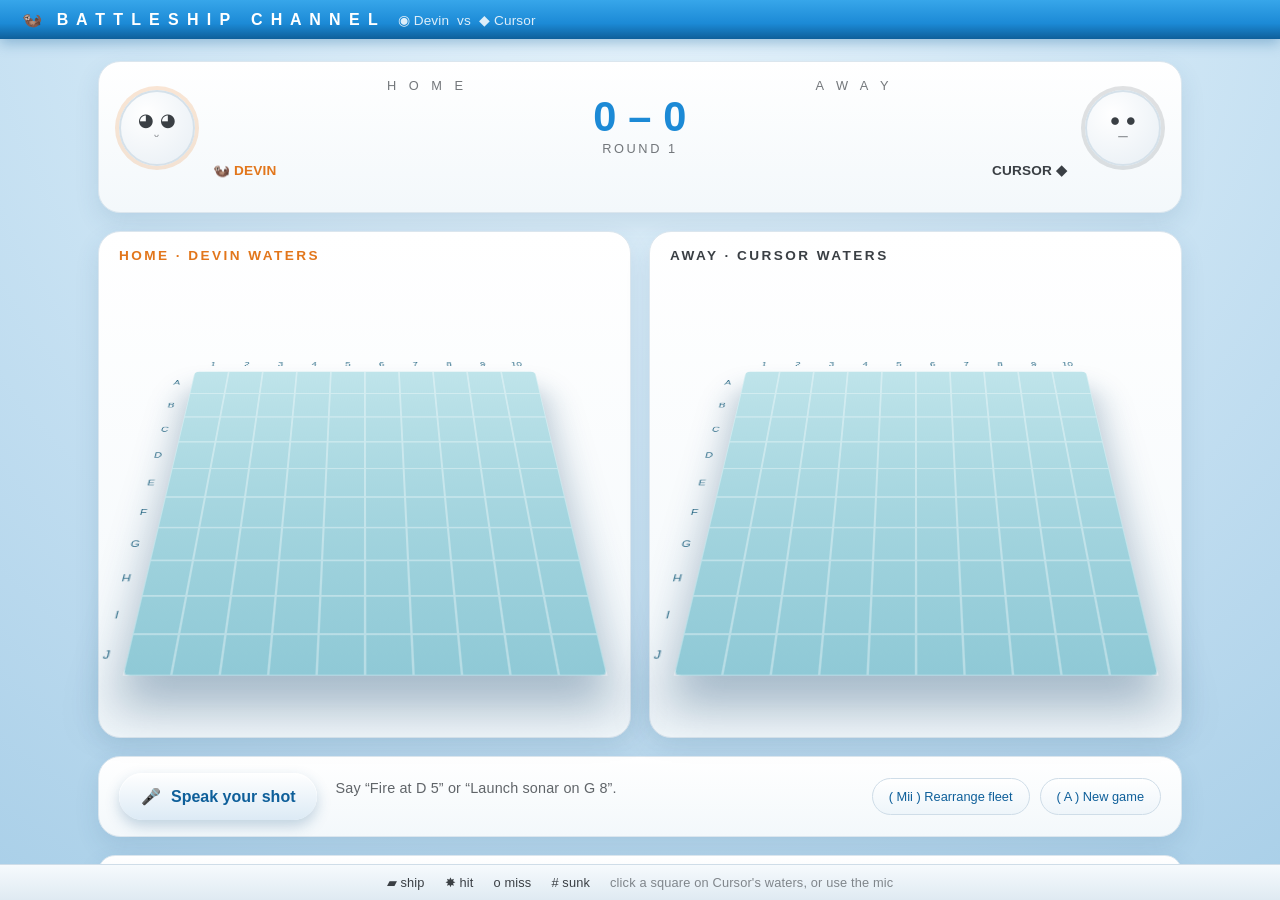
==== battleship/static/index.html @ 53304d14 "Add browser mode with a mic button for spoken targets Co-Authored-By: Devin AI <158243242+devin-ai-i" ====
<!DOCTYPE html>
<html lang="en">
<head>
<meta charset="utf-8" />
<meta name="viewport" content="width=device-width, initial-scale=1" />
<title>Battleship Channel — Devin vs Cursor</title>
<link rel="stylesheet" href="style.css" />
</head>
<body>
  <header class="channel-bar">
    <span class="channel-title">🦦 &nbsp;B A T T L E S H I P &nbsp; C H A N N E L</span>
    <span class="channel-sub">◉ Devin &nbsp;vs&nbsp; ◆ Cursor</span>
    <span id="clock" class="clock"></span>
  </header>

  <main class="console">
    <section class="card scoreboard">
      <div class="mii mii-devin"><span>◕ ◕</span><small>ᵕ</small></div>
      <div class="score">
        <div class="teams"><span>H O M E</span><span>A W A Y</span></div>
        <div class="big" id="big-score">0 – 0</div>
        <div class="round">ROUND <span id="round">1</span></div>
        <div class="names"><span class="devin">🦦 DEVIN</span><span class="cursor">CURSOR ◆</span></div>
      </div>
      <div class="mii mii-cursor"><span>● ●</span><small>─</small></div>
      <div class="meters" id="meters"></div>
    </section>

    <section class="boards">
      <div class="card board-card">
        <h2 class="devin">HOME · DEVIN WATERS</h2>
        <div class="stage"><div class="grid" id="home-grid"></div></div>
        <ul class="fleet" id="home-fleet"></ul>
      </div>
      <div class="card board-card">
        <h2 class="cursor">AWAY · CURSOR WATERS</h2>
        <div class="stage"><div class="grid target" id="away-grid"></div></div>
        <ul class="fleet" id="away-fleet"></ul>
      </div>
    </section>

    <section class="card controls">
      <button id="mic" class="mic" title="Hold a conversation with your fleet">
        <span class="mic-icon">🎤</span><span class="mic-label">Speak your shot</span>
      </button>
      <div class="heard">
        <div id="transcript" class="transcript">Say “Fire at D&nbsp;5” or “Launch sonar on G&nbsp;8”.</div>
        <div id="message" class="message"></div>
      </div>
      <div class="buttons">
        <button id="reroll" class="wii-btn">( Mii ) Rearrange fleet</button>
        <button id="new-game" class="wii-btn">( A ) New game</button>
      </div>
    </section>

    <section class="card log"><ul id="log"></ul></section>
  </main>

  <footer class="tray">
    <span>▰ ship</span><span>✸ hit</span><span>o miss</span><span># sunk</span>
    <span class="hint">click a square on Cursor's waters, or use the mic</span>
  </footer>

  <div id="finisher" class="finisher"></div>
  <script src="app.js"></script>
</body>
</html>
---- battleship/static/style.css ----
:root {
  --wii-blue: #1c8ad6;
  --wii-blue-dark: #0e5f9a;
  --ink: #3a3f44;
  --panel: #ffffff;
  --sea: #bfe4ea;
  --sea-deep: #8fc9d6;
  --steel: #8d949b;
  --steel-lit: #c3c9ce;
  --steel-dark: #5c6268;
  --orange: #e2761b;
}

* { box-sizing: border-box; }

body {
  margin: 0;
  font-family: "Segoe UI", "Helvetica Neue", Arial, sans-serif;
  color: var(--ink);
  background: radial-gradient(circle at 50% -10%, #eaf6fd 0%, #cfe6f5 45%, #a9cfe8 100%);
  min-height: 100vh;
  letter-spacing: 0.01em;
}

/* ---- channel chrome ---- */
.channel-bar {
  display: flex;
  align-items: center;
  gap: 18px;
  padding: 10px 22px;
  background: linear-gradient(180deg, #37a6ea, var(--wii-blue) 60%, var(--wii-blue-dark));
  color: #fff;
  box-shadow: 0 4px 14px rgba(14, 95, 154, 0.35);
}
.channel-title { font-weight: 700; letter-spacing: 0.12em; }
.channel-sub { opacity: 0.85; font-size: 0.85rem; }
.clock { margin-left: auto; font-variant-numeric: tabular-nums; }

.console { max-width: 1120px; margin: 22px auto 90px; padding: 0 18px; display: grid; gap: 18px; }

.card {
  background: linear-gradient(180deg, #ffffff, #f3f8fb);
  border: 1px solid #dbe6ee;
  border-radius: 22px;
  box-shadow: 0 10px 24px rgba(30, 80, 120, 0.12), inset 0 1px 0 #fff;
  padding: 16px 20px;
}

/* ---- scoreboard ---- */
.scoreboard {
  display: grid;
  grid-template-columns: auto 1fr auto;
  grid-template-areas: "miiL score miiR" "meters meters meters";
  align-items: center;
  gap: 10px 18px;
}
.mii {
  width: 76px; height: 76px; border-radius: 50%;
  background: radial-gradient(circle at 35% 30%, #fff, #e7eef4);
  border: 2px solid #d5e1ea;
  display: grid; place-content: center; text-align: center; line-height: 1.1;
}
.mii-devin { grid-area: miiL; box-shadow: 0 0 0 4px rgba(226, 118, 27, 0.18); }
.mii-cursor { grid-area: miiR; box-shadow: 0 0 0 4px rgba(58, 63, 68, 0.15); }
.mii span { font-size: 1.1rem; }
.mii small { display: block; opacity: 0.7; }
.score { grid-area: score; text-align: center; }
.teams { display: flex; justify-content: space-around; font-size: 0.8rem; letter-spacing: 0.35em; opacity: 0.7; }
.big { font-size: 2.6rem; font-weight: 700; color: var(--wii-blue); }
.round { font-size: 0.8rem; letter-spacing: 0.2em; opacity: 0.7; }
.names { display: flex; justify-content: space-between; font-weight: 600; font-size: 0.85rem; margin-top: 6px; }
.names .devin { color: var(--orange); }
.names .cursor { color: var(--ink); }
.meters { grid-area: meters; display: grid; gap: 4px; margin-top: 8px; }
.meter-row { display: grid; grid-template-columns: 2.2rem 1fr 7rem 1fr 2.2rem; align-items: center; gap: 8px; font-size: 0.78rem; }
.meter-row .label { text-align: center; letter-spacing: 0.14em; opacity: 0.75; }
.bar { height: 10px; border-radius: 6px; background: #e3ebf1; overflow: hidden; }
.bar span { display: block; height: 100%; border-radius: 6px; }
.bar.left span { float: right; }
.count { font-variant-numeric: tabular-nums; text-align: center; font-weight: 600; }

/* ---- boards in 3/4 view ---- */
.boards { display: grid; grid-template-columns: 1fr 1fr; gap: 18px; }
.board-card h2 { margin: 0 0 8px; font-size: 0.85rem; letter-spacing: 0.18em; }
.board-card h2.devin { color: var(--orange); }
.board-card h2.cursor { color: var(--ink); }

.stage { perspective: 900px; perspective-origin: 50% 20%; padding: 26px 0 10px; }
.grid {
  --cell: 40px;
  position: relative;
  width: calc(var(--cell) * 10);
  margin: 0 auto;
  display: grid;
  grid-template-columns: repeat(10, var(--cell));
  grid-template-rows: repeat(10, var(--cell));
  transform: rotateX(52deg) rotateZ(0deg);
  transform-style: preserve-3d;
  background: linear-gradient(180deg, var(--sea), var(--sea-deep));
  border-radius: 6px;
  box-shadow: 0 30px 40px rgba(20, 70, 110, 0.35);
}
.cell {
  border: 1px solid rgba(255, 255, 255, 0.35);
  position: relative;
  transform-style: preserve-3d;
  display: grid;
  place-content: center;
  font-size: 0.7rem;
  color: #2a6a86;
}
.grid.target .cell { cursor: crosshair; }
.grid.target .cell:hover { background: rgba(255, 255, 255, 0.35); }
.cell.miss::after { content: "o"; color: #1a6fa8; font-weight: 700; transform: translateZ(2px); }
.cell.hit::after { content: "✸"; color: #d0342c; font-weight: 700; font-size: 1.1rem; transform: translateZ(46px); text-shadow: 0 2px 4px rgba(0,0,0,0.35); }
.cell.sunk::after { content: "#"; color: #21262b; font-weight: 700; font-size: 1.1rem; transform: translateZ(46px); }
.cell.aim { box-shadow: inset 0 0 0 2px var(--orange); }

.rowlabels, .collabels { position: absolute; display: grid; font-size: 0.7rem; color: #2a6a86; }
.rowlabels { left: -22px; top: 0; grid-template-rows: repeat(10, var(--cell)); }
.collabels { top: -20px; left: 0; grid-template-columns: repeat(10, var(--cell)); }
.rowlabels span, .collabels span { display: grid; place-content: center; }

/* A ship is one box per cell run, lifted off the sea with real depth. */
.ship {
  position: absolute;
  transform-style: preserve-3d;
  pointer-events: none;
}
.ship .hull {
  position: absolute;
  inset: 12%;
  border-radius: 40% 12% 12% 40% / 50% 50% 50% 50%;
  background: linear-gradient(180deg, var(--steel-lit), var(--steel) 55%, var(--steel-dark));
  box-shadow: 0 10px 14px rgba(15, 50, 80, 0.45), inset 0 2px 0 rgba(255,255,255,0.5);
  transform: translateZ(10px);
}
.ship.vertical .hull { border-radius: 50% 50% 12% 12% / 40% 40% 12% 12%; }
.ship .deck {
  position: absolute;
  background: linear-gradient(180deg, #e2e7ea, var(--steel-lit));
  border-radius: 6px;
  box-shadow: 0 6px 8px rgba(15, 50, 80, 0.35);
  transform: translateZ(22px);
}
.ship .funnel {
  position: absolute;
  width: 10px; height: 10px; border-radius: 3px;
  background: linear-gradient(180deg, #9aa1a8, #6a7178);
  transform: translateZ(34px);
  box-shadow: 0 4px 6px rgba(15, 50, 80, 0.4);
}
.ship .badge {
  position: absolute;
  transform: translateZ(36px);
  font-size: 0.8rem;
  font-weight: 700;
}
.ship.devin .badge { color: var(--orange); }
.ship.cursor .badge { color: #222; }
.ship.sunk .hull { background: linear-gradient(180deg, #6d7379, #3f444a); filter: grayscale(1) brightness(0.7); }
.ship.sunk { opacity: 0.85; }

/* ---- missiles, smoke, splashes ---- */
.missile, .smoke, .boom {
  position: absolute;
  pointer-events: none;
  transform: translate(-50%, -50%) translateZ(60px);
  font-size: 1rem;
  z-index: 5;
}
.missile.devin { color: var(--orange); text-shadow: 0 0 8px rgba(226,118,27,0.7); }
.missile.cursor { color: #111; text-shadow: 0 0 8px rgba(0,0,0,0.5); }
.smoke { color: #7d878f; animation: fade 900ms ease-out forwards; }
.boom { font-size: 1.6rem; animation: boom 700ms ease-out forwards; }
@keyframes fade { to { opacity: 0; transform: translate(-50%, -80%) translateZ(60px) scale(1.6); } }
@keyframes boom { from { transform: translate(-50%, -50%) translateZ(60px) scale(0.3); } to { transform: translate(-50%, -50%) translateZ(60px) scale(2.2); opacity: 0; } }

/* ---- fleet lists ---- */
.fleet { list-style: none; margin: 14px 0 0; padding: 0; display: grid; gap: 4px; font-size: 0.78rem; }
.fleet li { display: flex; justify-content: space-between; gap: 10px; }
.fleet .pips { letter-spacing: 2px; color: var(--steel); }
.fleet .pips .hit { color: #d0342c; }
.fleet li.sunk { opacity: 0.55; text-decoration: line-through; }

/* ---- controls ---- */
.controls { display: grid; grid-template-columns: auto 1fr auto; align-items: center; gap: 18px; }
.mic {
  display: flex; align-items: center; gap: 10px;
  border: none; cursor: pointer;
  padding: 14px 22px; border-radius: 999px;
  background: linear-gradient(180deg, #ffffff, #dceaf5);
  box-shadow: 0 6px 14px rgba(30, 90, 140, 0.25), inset 0 1px 0 #fff;
  font-size: 1rem; font-weight: 600; color: var(--wii-blue-dark);
}
.mic:hover { background: linear-gradient(180deg, #ffffff, #cfe4f4); }
.mic.listening { animation: pulse 1.1s ease-in-out infinite; color: #b3261e; }
.mic.unsupported { opacity: 0.5; cursor: not-allowed; }
@keyframes pulse { 50% { box-shadow: 0 0 0 12px rgba(226, 118, 27, 0.18); } }
.transcript { font-size: 0.9rem; opacity: 0.8; }
.message { font-size: 0.85rem; font-weight: 600; color: var(--orange); min-height: 1.2em; }
.buttons { display: flex; gap: 10px; }
.wii-btn {
  border: 1px solid #cfdde8; border-radius: 999px; cursor: pointer;
  padding: 10px 16px; background: linear-gradient(180deg, #fff, #eef5fa);
  font-size: 0.8rem; color: var(--wii-blue-dark);
}
.wii-btn:hover { background: linear-gradient(180deg, #fff, #e2eef8); }

.log ul { list-style: none; margin: 0; padding: 0; display: grid; gap: 4px; font-size: 0.85rem; }
.log li { opacity: 0.85; }
.log li:last-child { opacity: 1; font-weight: 600; }

.tray {
  position: fixed; bottom: 0; left: 0; right: 0;
  display: flex; gap: 20px; align-items: center; justify-content: center;
  padding: 10px; font-size: 0.8rem;
  background: linear-gradient(180deg, #f6fafd, #dfeaf2);
  border-top: 1px solid #cfdde8;
}
.tray .hint { opacity: 0.6; }

/* ---- finisher overlay ---- */
.finisher {
  position: fixed; inset: 0; display: none; place-content: center;
  font-size: 7rem; pointer-events: none; z-index: 20;
}
.finisher.show { display: grid; }
.finisher .otter { animation: flyin 1.6s ease-in-out forwards; }
.finisher .cursor-logo { animation: flyin-left 1.6s ease-in-out forwards; }
@keyframes flyin {
  0% { transform: translateX(-120vw) rotate(-25deg) scale(0.6); }
  55% { transform: translateX(0) rotate(0) scale(1.25); }
  100% { transform: translateX(120vw) rotate(25deg) scale(0.6); }
}
@keyframes flyin-left {
  0% { transform: translateX(120vw) scale(0.6); }
  55% { transform: translateX(0) scale(1.2); }
  100% { transform: translateX(-120vw) scale(0.6); }
}

@media (max-width: 900px) {
  .boards { grid-template-columns: 1fr; }
  .controls { grid-template-columns: 1fr; }
}
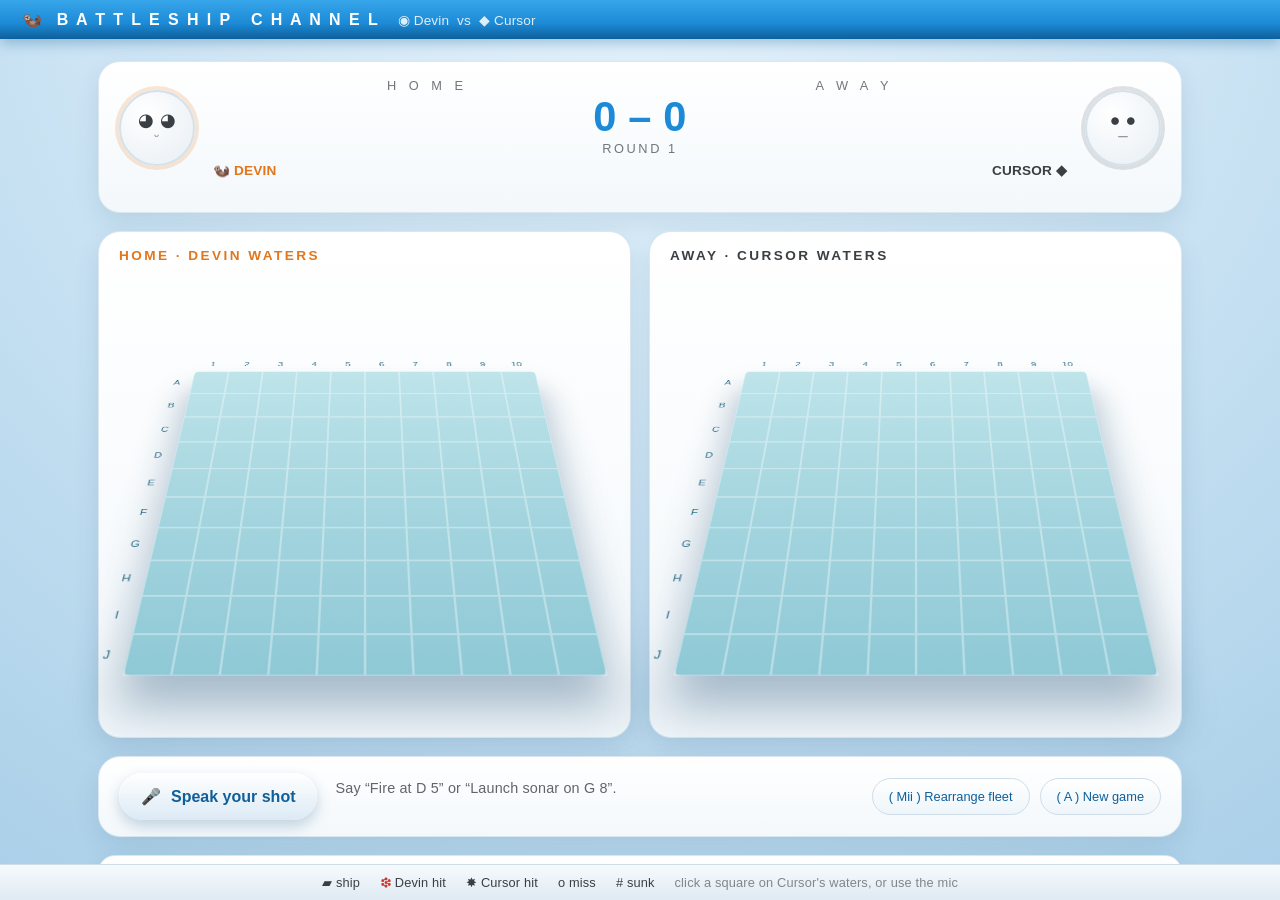
==== commit f9c11972: "Stamp the cognition logo on every square Devin shells Co-Authored-By: Devin AI <158243242+devin-ai-i" ====
--- a/battleship/static/index.html
+++ b/battleship/static/index.html
@@ -57,7 +57,9 @@
   </main>
 
   <footer class="tray">
-    <span>▰ ship</span><span>✸ hit</span><span>o miss</span><span># sunk</span>
+    <span>▰ ship</span>
+    <span><i class="logo swatch"></i> Devin hit</span>
+    <span>✸ Cursor hit</span><span>o miss</span><span># sunk</span>
     <span class="hint">click a square on Cursor's waters, or use the mic</span>
   </footer>
 
--- a/battleship/static/style.css
+++ b/battleship/static/style.css
@@ -111,9 +111,26 @@
 }
 .grid.target .cell { cursor: crosshair; }
 .grid.target .cell:hover { background: rgba(255, 255, 255, 0.35); }
-.cell.miss::after { content: "o"; color: #1a6fa8; font-weight: 700; transform: translateZ(2px); }
-.cell.hit::after { content: "✸"; color: #d0342c; font-weight: 700; font-size: 1.1rem; transform: translateZ(46px); text-shadow: 0 2px 4px rgba(0,0,0,0.35); }
-.cell.sunk::after { content: "#"; color: #21262b; font-weight: 700; font-size: 1.1rem; transform: translateZ(46px); }
+/* Markers sit flat on the water: any translateZ would shift them off their own
+   square under the board's rotateX. */
+.cell.miss::after { content: "o"; color: #1a6fa8; font-weight: 700; }
+.cell.hit::after { content: "✸"; color: #d0342c; font-weight: 700; font-size: 1.15rem; text-shadow: 0 1px 2px rgba(255,255,255,0.7); }
+.cell.sunk::after { content: "#"; color: #21262b; font-weight: 700; font-size: 1.15rem; }
+
+/* Every square Devin shells is branded with the cognition logo: solid on a
+   hit, faded on a miss. */
+#away-grid .cell.miss::after,
+#away-grid .cell.hit::after,
+#away-grid .cell.sunk::after {
+  content: "";
+  position: absolute;
+  inset: 13%;
+  background-color: #d0342c;
+  -webkit-mask: url("cognition.png") center / contain no-repeat;
+  mask: url("cognition.png") center / contain no-repeat;
+}
+#away-grid .cell.miss::after { background-color: #4f7f9c; opacity: 0.4; inset: 26%; }
+#away-grid .cell.sunk::after { background-color: #21262b; }
 .cell.aim { box-shadow: inset 0 0 0 2px var(--orange); }
 
 .rowlabels, .collabels { position: absolute; display: grid; font-size: 0.7rem; color: #2a6a86; }
@@ -158,6 +175,17 @@
 }
 .ship.devin .badge { color: var(--orange); }
 .ship.cursor .badge { color: #222; }
+/* Hits on a raised hull are drawn on the ship itself, at its own height, so they
+   stay glued to the square they belong to. */
+.ship .pip {
+  position: absolute;
+  width: var(--cell, 40px); height: var(--cell, 40px);
+  display: grid; place-content: center;
+  transform: translateZ(26px);
+  color: #ffd23f; font-weight: 700; font-size: 1.1rem;
+  text-shadow: 0 0 6px rgba(190, 40, 20, 0.9);
+}
+.ship.sunk .pip { color: #ff6b3d; }
 .ship.sunk .hull { background: linear-gradient(180deg, #6d7379, #3f444a); filter: grayscale(1) brightness(0.7); }
 .ship.sunk { opacity: 0.85; }
 
@@ -165,16 +193,27 @@
 .missile, .smoke, .boom {
   position: absolute;
   pointer-events: none;
-  transform: translate(-50%, -50%) translateZ(60px);
+  transform: translate(-50%, -50%);
   font-size: 1rem;
   z-index: 5;
 }
 .missile.devin { color: var(--orange); text-shadow: 0 0 8px rgba(226,118,27,0.7); }
+/* Anything wearing the cognition mark: missile head, impact burst, ship pip. */
+.logo {
+  background-color: var(--orange);
+  -webkit-mask: url("cognition.png") center / contain no-repeat;
+  mask: url("cognition.png") center / contain no-repeat;
+}
+.missile.devin .logo { display: inline-block; width: 13px; height: 13px; vertical-align: -2px; }
+.boom.logo { width: 30px; height: 30px; background-color: #d0342c; }
+.ship .pip .logo { display: block; width: 20px; height: 20px; background-color: #d0342c; }
+.ship.devin .badge .logo { display: block; width: 14px; height: 14px; }
+.logo.swatch { display: inline-block; width: 11px; height: 11px; background-color: #d0342c; vertical-align: -1px; }
 .missile.cursor { color: #111; text-shadow: 0 0 8px rgba(0,0,0,0.5); }
 .smoke { color: #7d878f; animation: fade 900ms ease-out forwards; }
 .boom { font-size: 1.6rem; animation: boom 700ms ease-out forwards; }
-@keyframes fade { to { opacity: 0; transform: translate(-50%, -80%) translateZ(60px) scale(1.6); } }
-@keyframes boom { from { transform: translate(-50%, -50%) translateZ(60px) scale(0.3); } to { transform: translate(-50%, -50%) translateZ(60px) scale(2.2); opacity: 0; } }
+@keyframes fade { to { opacity: 0; transform: translate(-50%, -80%) scale(1.6); } }
+@keyframes boom { from { transform: translate(-50%, -50%) scale(0.3); } to { transform: translate(-50%, -50%) scale(2.2); opacity: 0; } }
 
 /* ---- fleet lists ---- */
 .fleet { list-style: none; margin: 14px 0 0; padding: 0; display: grid; gap: 4px; font-size: 0.78rem; }
@@ -226,8 +265,59 @@
   font-size: 7rem; pointer-events: none; z-index: 20;
 }
 .finisher.show { display: grid; }
+.finisher.show.party { background: radial-gradient(circle at 50% 55%, rgba(10,40,70,0.34), rgba(10,30,60,0.6)); }
 .finisher .otter { animation: flyin 1.6s ease-in-out forwards; }
 .finisher .cursor-logo { animation: flyin-left 1.6s ease-in-out forwards; }
+
+/* ---- otter victory party ---- */
+.party-stage { display: grid; justify-items: center; gap: 12px; }
+.party-stage .otter-pic {
+  width: min(38vh, 300px); height: auto;
+  filter: drop-shadow(0 16px 24px rgba(0, 0, 0, 0.45));
+  animation: otter-arrive 0.55s cubic-bezier(0.2, 1.5, 0.4, 1) forwards,
+             otter-cheer 0.62s ease-in-out 0.55s 3;
+}
+.party-stage .party-banner {
+  font-family: "Trebuchet MS", sans-serif; font-size: 1.7rem; font-weight: 700;
+  letter-spacing: 0.16em; color: #fff; text-transform: uppercase;
+  padding: 10px 26px; border-radius: 999px;
+  background: linear-gradient(180deg, var(--devin) , #d2731a);
+  box-shadow: 0 10px 20px rgba(0,0,0,0.35), inset 0 2px 0 rgba(255,255,255,0.45);
+  animation: banner-pop 0.5s ease-out 0.25s backwards;
+}
+@keyframes otter-arrive {
+  0% { transform: translateY(70vh) scale(0.4) rotate(-18deg); opacity: 0; }
+  100% { transform: translateY(0) scale(1) rotate(0deg); opacity: 1; }
+}
+@keyframes otter-cheer {
+  0%, 100% { transform: translateY(0) rotate(0deg); }
+  30% { transform: translateY(-26px) rotate(-7deg); }
+  65% { transform: translateY(-6px) rotate(6deg); }
+}
+@keyframes banner-pop {
+  0% { transform: scale(0.4); opacity: 0; }
+  100% { transform: scale(1); opacity: 1; }
+}
+.spark {
+  position: fixed; width: 9px; height: 9px; border-radius: 50%;
+  background: var(--spark, #ffd84d);
+  box-shadow: 0 0 12px 3px var(--spark, #ffd84d);
+  animation: spark-fly var(--life, 1s) ease-out forwards;
+}
+@keyframes spark-fly {
+  0% { transform: translate(0, 0) scale(1); opacity: 1; }
+  70% { opacity: 1; }
+  100% { transform: translate(var(--dx), calc(var(--dy) + 40px)) scale(0.35); opacity: 0; }
+}
+.rocket {
+  position: fixed; width: 5px; height: 16px; border-radius: 3px;
+  background: linear-gradient(180deg, #fff, rgba(255,255,255,0));
+  animation: rocket-rise var(--rise, 0.45s) ease-out forwards;
+}
+@keyframes rocket-rise {
+  0% { transform: translateY(0); opacity: 0.9; }
+  100% { transform: translateY(var(--climb)); opacity: 0.1; }
+}
 @keyframes flyin {
   0% { transform: translateX(-120vw) rotate(-25deg) scale(0.6); }
   55% { transform: translateX(0) rotate(0) scale(1.25); }
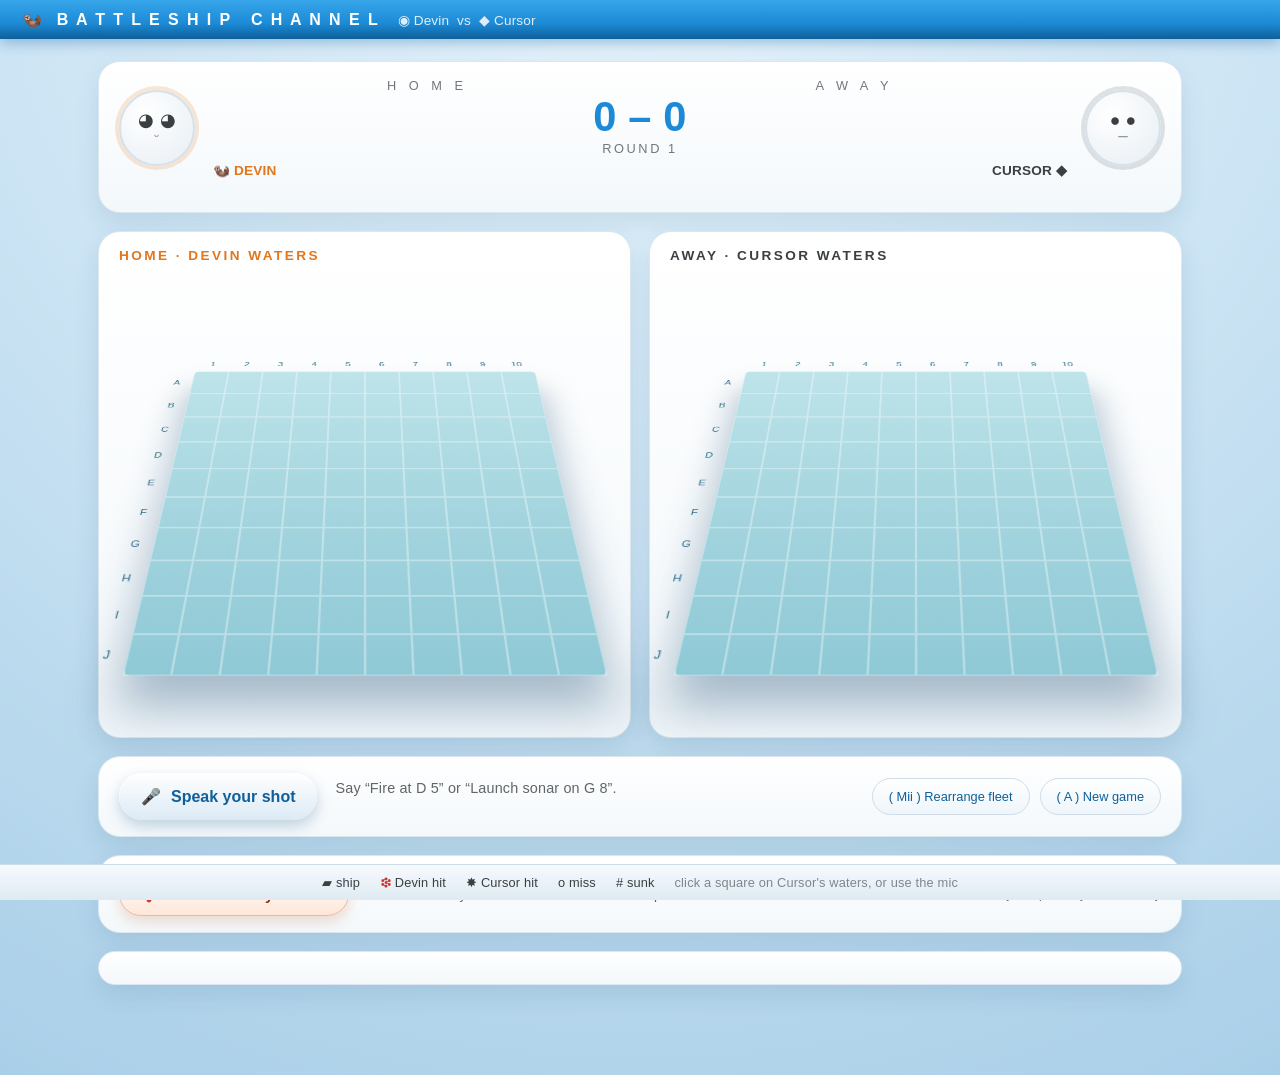
==== commit 1455823e: "Add the Devin Security Swarm probability heat map Co-Authored-By: Devin AI <158243242+devin-ai-integ" ====
--- a/battleship/static/index.html
+++ b/battleship/static/index.html
@@ -53,6 +53,21 @@
       </div>
     </section>
 
+    <section class="card swarm-bar">
+      <button id="swarm" class="swarm-btn" aria-pressed="false"
+              title="Devin-only intel: probability of an enemy hull per square">
+        <span class="logo swarm-mark"></span><span>Devin Security Swarm</span>
+      </button>
+      <div class="swarm-note" id="swarm-note">
+        Devin team only — Cursor fires blind. Heat map off.
+      </div>
+      <div class="swarm-key">
+        <span><i class="chip green"></i> most likely</span>
+        <span><i class="chip orange"></i> probably</span>
+        <span><i class="chip red"></i> not likely</span>
+      </div>
+    </section>
+
     <section class="card log"><ul id="log"></ul></section>
   </main>
 
--- a/battleship/static/style.css
+++ b/battleship/static/style.css
@@ -246,6 +246,39 @@
 }
 .wii-btn:hover { background: linear-gradient(180deg, #fff, #e2eef8); }
 
+/* ---- Devin Security Swarm ---- */
+.swarm-bar { display: grid; grid-template-columns: auto 1fr auto; align-items: center; gap: 18px; }
+.swarm-btn {
+  display: flex; align-items: center; gap: 10px;
+  border: 1px solid #e4b9a6; border-radius: 999px; cursor: pointer;
+  padding: 12px 20px; font-size: 0.95rem; font-weight: 600; color: #8d2f14;
+  background: linear-gradient(180deg, #fff, #ffe7d8);
+  box-shadow: 0 6px 14px rgba(200, 90, 30, 0.2), inset 0 1px 0 #fff;
+}
+.swarm-btn:hover { background: linear-gradient(180deg, #fff, #ffdcc6); }
+.swarm-btn[aria-pressed="true"] {
+  color: #fff; border-color: #b3400f;
+  background: linear-gradient(180deg, #f2703a, #d0342c);
+  box-shadow: 0 0 0 4px rgba(226, 118, 27, 0.25), inset 0 1px 0 rgba(255,255,255,0.4);
+}
+.swarm-mark { display: block; width: 18px; height: 18px; background-color: #d0342c; }
+.swarm-btn[aria-pressed="true"] .swarm-mark { background-color: #fff; }
+.swarm-note { font-size: 0.85rem; opacity: 0.8; }
+.swarm-key { display: flex; gap: 12px; font-size: 0.75rem; opacity: 0.8; }
+.swarm-key .chip { display: inline-block; width: 11px; height: 11px; border-radius: 3px; vertical-align: -1px; }
+.chip.green { background: #2fae57; }
+.chip.orange { background: #e8892b; }
+.chip.red { background: #c0392b; }
+
+/* The heat tint sits under the shot markers, flat on the water. */
+.grid.swarm .cell::before {
+  content: "";
+  position: absolute;
+  inset: 0;
+  background: var(--heat, transparent);
+}
+.grid.swarm .cell.swarm-best { box-shadow: inset 0 0 0 3px #12692f; }
+
 .log ul { list-style: none; margin: 0; padding: 0; display: grid; gap: 4px; font-size: 0.85rem; }
 .log li { opacity: 0.85; }
 .log li:last-child { opacity: 1; font-weight: 600; }
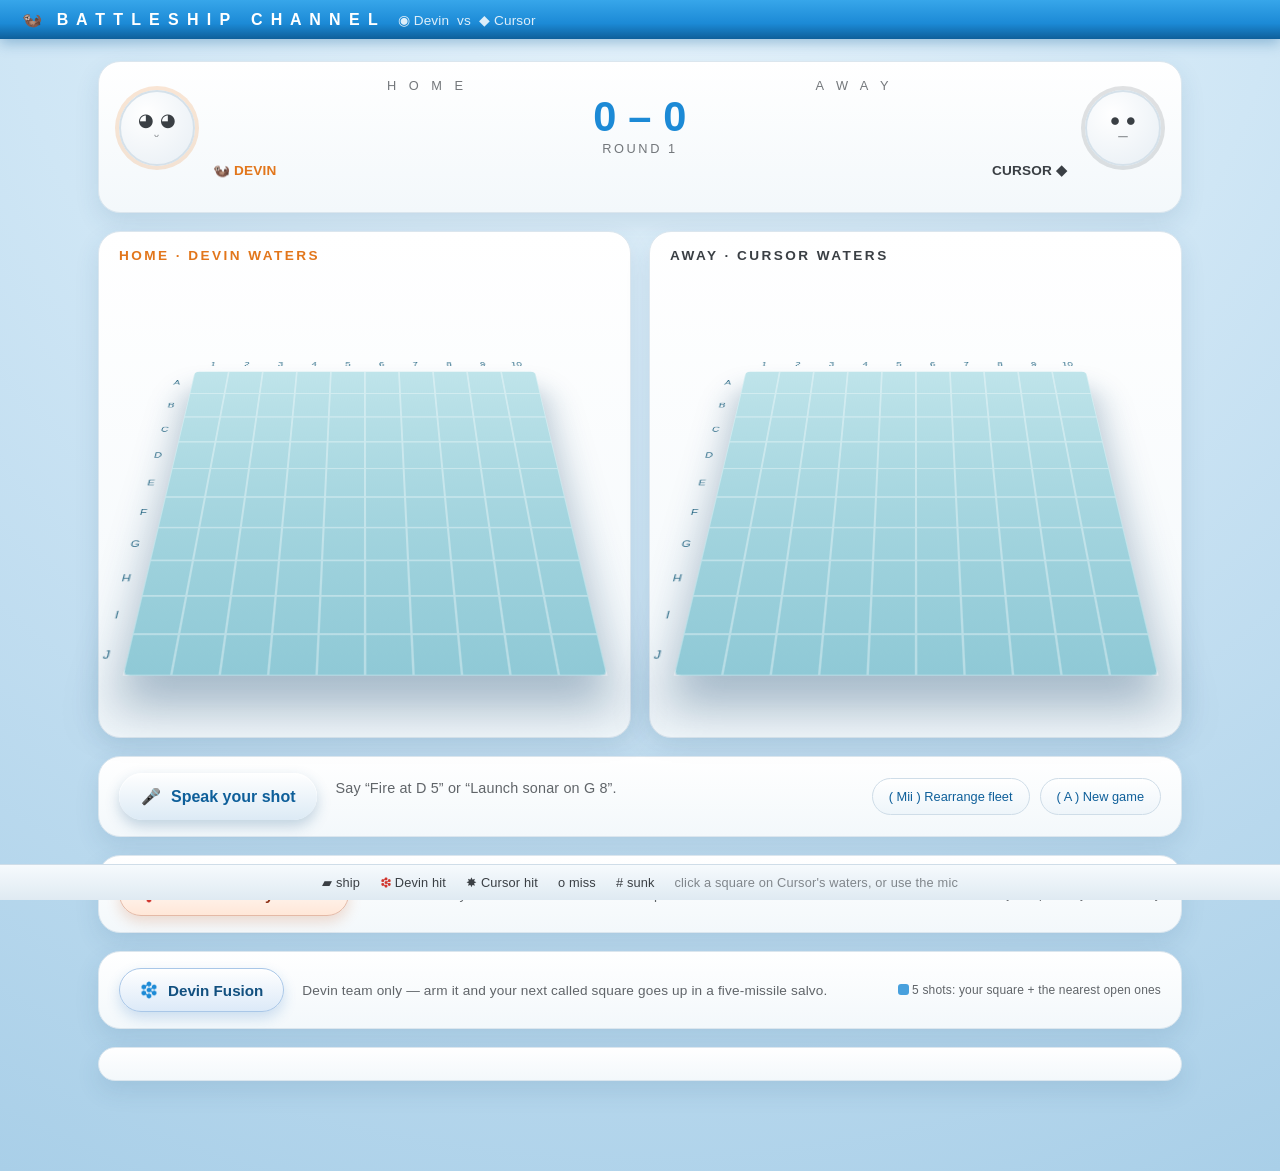
==== commit 2d1bffa8: "Swarm: Bayesian posterior heat map, plus Devin Fusion five-shot salvo Co-Authored-By: Devin AI <1582" ====
--- a/battleship/static/index.html
+++ b/battleship/static/index.html
@@ -68,6 +68,19 @@
       </div>
     </section>
 
+    <section class="card swarm-bar fusion-bar">
+      <button id="fusion" class="swarm-btn fusion-btn" aria-pressed="false"
+              title="Devin-only: one call, five missiles">
+        <span class="logo swarm-mark"></span><span>Devin Fusion</span>
+      </button>
+      <div class="swarm-note" id="fusion-note">
+        Devin team only — arm it and your next called square goes up in a five-missile salvo.
+      </div>
+      <div class="swarm-key fusion-key">
+        <span><i class="chip fusion-chip"></i> 5 shots: your square + the nearest open ones</span>
+      </div>
+    </section>
+
     <section class="card log"><ul id="log"></ul></section>
   </main>
 
--- a/battleship/static/style.css
+++ b/battleship/static/style.css
@@ -279,6 +279,44 @@
 }
 .grid.swarm .cell.swarm-best { box-shadow: inset 0 0 0 3px #12692f; }
 
+/* The odds, printed small enough to read past the markers. */
+.cell .odds {
+  position: absolute;
+  inset: 0;
+  display: grid;
+  place-items: center;
+  font-size: 0.55rem;
+  font-weight: 700;
+  color: #26313a;
+  text-shadow: 0 1px 0 rgba(255, 255, 255, 0.65);
+  pointer-events: none;
+}
+
+.fusion-btn {
+  border-color: #a9c7e8;
+  color: #12507f;
+  background: linear-gradient(180deg, #fff, #dceaf8);
+  box-shadow: 0 6px 14px rgba(30, 110, 190, 0.2), inset 0 1px 0 #fff;
+}
+
+.fusion-btn .swarm-mark { background-color: #1c8ad6; }
+
+.fusion-btn[aria-pressed="true"] {
+  color: #fff;
+  border-color: #0f5d9b;
+  background: linear-gradient(180deg, #46a7ea, #1567b4);
+  box-shadow: 0 0 0 4px rgba(28, 138, 214, 0.25), inset 0 1px 0 rgba(255, 255, 255, 0.4);
+  animation: fusion-ready 1.4s ease-in-out infinite;
+}
+
+.fusion-btn[aria-pressed="true"] .swarm-mark { background-color: #fff; }
+
+@keyframes fusion-ready {
+  50% { box-shadow: 0 0 0 9px rgba(28, 138, 214, 0.15), inset 0 1px 0 rgba(255, 255, 255, 0.4); }
+}
+
+.chip.fusion-chip { background: #1c8ad6; }
+
 .log ul { list-style: none; margin: 0; padding: 0; display: grid; gap: 4px; font-size: 0.85rem; }
 .log li { opacity: 0.85; }
 .log li:last-child { opacity: 1; font-weight: 600; }
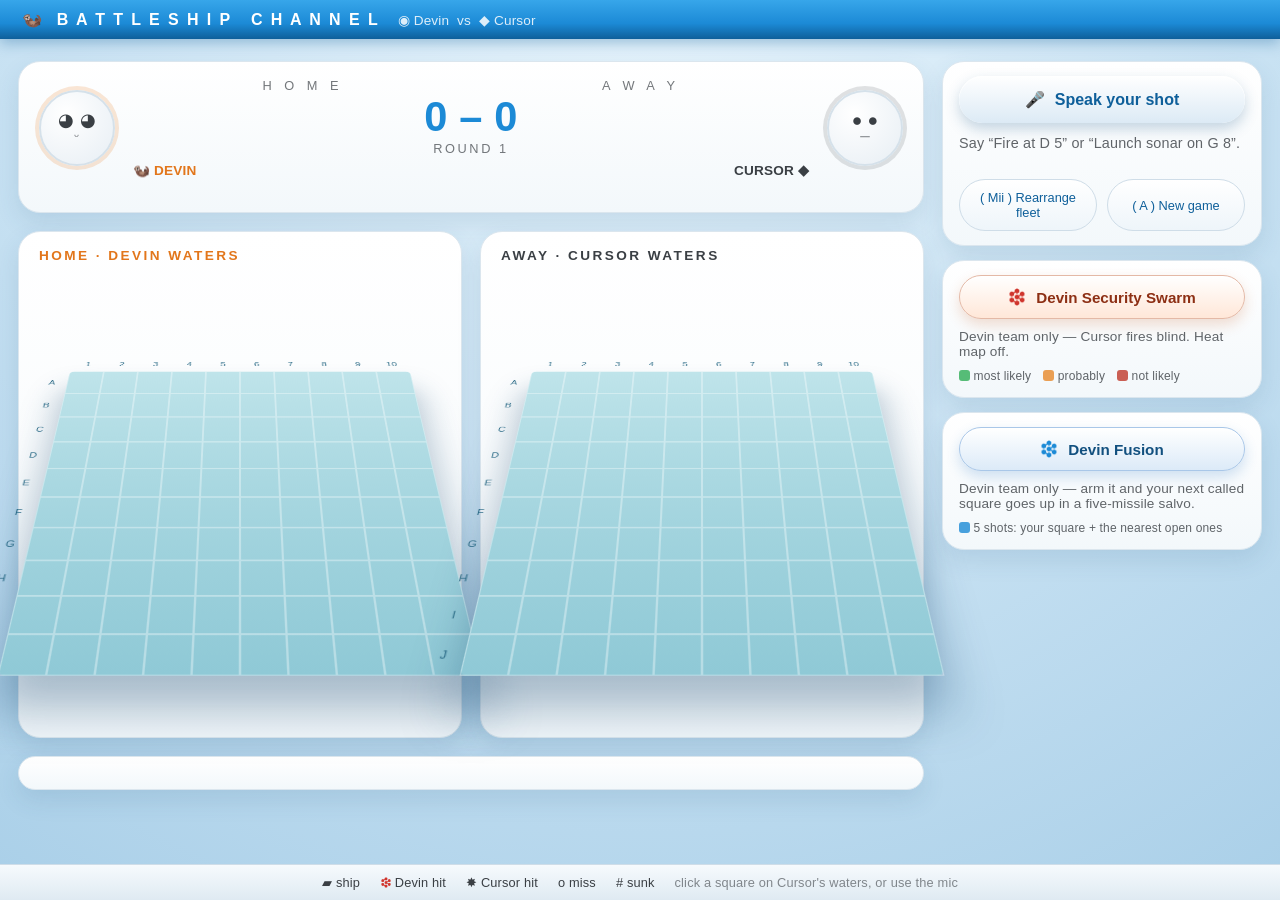
==== commit 7b866068: "Move the controls into a sticky side rail beside the boards Co-Authored-By: Devin AI <158243242+devi" ====
--- a/battleship/static/index.html
+++ b/battleship/static/index.html
@@ -14,6 +14,7 @@
   </header>
 
   <main class="console">
+   <div class="play">
     <section class="card scoreboard">
       <div class="mii mii-devin"><span>◕ ◕</span><small>ᵕ</small></div>
       <div class="score">
@@ -39,6 +40,10 @@
       </div>
     </section>
 
+    <section class="card log"><ul id="log"></ul></section>
+   </div>
+
+   <aside class="rail">
     <section class="card controls">
       <button id="mic" class="mic" title="Hold a conversation with your fleet">
         <span class="mic-icon">🎤</span><span class="mic-label">Speak your shot</span>
@@ -80,8 +85,7 @@
         <span><i class="chip fusion-chip"></i> 5 shots: your square + the nearest open ones</span>
       </div>
     </section>
-
-    <section class="card log"><ul id="log"></ul></section>
+   </aside>
   </main>
 
   <footer class="tray">
--- a/battleship/static/style.css
+++ b/battleship/static/style.css
@@ -36,7 +36,18 @@
 .channel-sub { opacity: 0.85; font-size: 0.85rem; }
 .clock { margin-left: auto; font-variant-numeric: tabular-nums; }
 
-.console { max-width: 1120px; margin: 22px auto 90px; padding: 0 18px; display: grid; gap: 18px; }
+/* Boards on the left, a control rail pinned alongside them so no button needs a scroll. */
+.console {
+  max-width: 1400px; margin: 22px auto 90px; padding: 0 18px;
+  display: grid; grid-template-columns: minmax(0, 1fr) 320px; gap: 18px; align-items: start;
+}
+.play { display: grid; gap: 18px; min-width: 0; }
+.rail { display: grid; gap: 14px; position: sticky; top: 18px; align-content: start; }
+.rail .card { padding: 14px 16px; }
+@media (max-width: 1080px) {
+  .console { grid-template-columns: minmax(0, 1fr); }
+  .rail { position: static; }
+}
 
 .card {
   background: linear-gradient(180deg, #ffffff, #f3f8fb);
@@ -185,8 +196,77 @@
   color: #ffd23f; font-weight: 700; font-size: 1.1rem;
   text-shadow: 0 0 6px rgba(190, 40, 20, 0.9);
 }
+/* ---- the Cursor fleet has a maintenance budget problem ----
+   Same geometry as Devin's ships, but rust-streaked plating, welded-on patch
+   plates, a peeling deckhouse and a funnel that lost its argument with a crane. */
+.ship.cursor {
+  /* Streaks weeping from the scuppers plus three corroded patches, reused by
+     the sunk hull so a wreck keeps its rust. */
+  --rust:
+    repeating-linear-gradient(90deg,
+      rgba(118, 62, 28, 0) 0 7px, rgba(118, 62, 28, 0.26) 7px 10px, rgba(118, 62, 28, 0) 10px 24px),
+    radial-gradient(ellipse at 24% 72%, rgba(126, 63, 25, 0.55), rgba(126, 63, 25, 0) 46%),
+    radial-gradient(ellipse at 66% 26%, rgba(92, 50, 24, 0.45), rgba(92, 50, 24, 0) 40%),
+    radial-gradient(ellipse at 88% 62%, rgba(70, 40, 22, 0.4), rgba(70, 40, 22, 0) 38%);
+  /* She lists a couple of degrees; nobody has pumped the ballast in a while. */
+  transform: rotate(-2.2deg);
+}
+.ship.cursor.vertical { transform: rotate(2deg); }
+.ship.cursor .hull {
+  background: var(--rust), linear-gradient(180deg, #9ba09f, #7d8285 55%, #4f5459);
+  box-shadow: 0 8px 12px rgba(15, 50, 80, 0.45), inset 0 2px 0 rgba(255, 255, 255, 0.22),
+    inset 0 -6px 10px rgba(40, 20, 8, 0.35);
+  filter: saturate(0.82);
+  transform: translateZ(10px) rotate(-1.4deg);
+}
+.ship.cursor.vertical .hull { transform: translateZ(10px) rotate(1.4deg); }
+/* A mismatched plate welded over a hole in the bow. */
+.ship.cursor .hull::after {
+  content: ""; position: absolute; left: 14%; top: 34%; width: 16%; height: 34%;
+  background: linear-gradient(180deg, #7a6a5c, #5d5148);
+  border: 1px dashed rgba(30, 20, 12, 0.5); border-radius: 2px;
+  box-shadow: inset 0 0 4px rgba(0, 0, 0, 0.4);
+}
+.ship.cursor .deck {
+  background: linear-gradient(180deg, #cdd0ca 40%, #a6a79f 41%, #8f9089);
+  box-shadow: 0 5px 7px rgba(15, 50, 80, 0.35), inset 0 -3px 6px rgba(60, 35, 15, 0.35);
+  border-radius: 5px 2px 6px 3px;
+  transform: translateZ(22px) rotate(-1deg);
+}
+/* Tarpaulin taped over a window that never got reglazed. */
+.ship.cursor .deck::after {
+  content: ""; position: absolute; right: 12%; top: 22%; width: 26%; height: 46%;
+  background: repeating-linear-gradient(45deg, #6f6a62 0 3px, #565149 3px 6px);
+  opacity: 0.85; border-radius: 2px;
+}
+.ship.cursor .funnel {
+  background: linear-gradient(180deg, #8a7b6a, #5a4c3f);
+  transform: translateZ(34px) rotate(-11deg) skewX(-6deg);
+  box-shadow: 0 4px 6px rgba(15, 50, 80, 0.4), inset 0 -3px 4px rgba(40, 20, 8, 0.5);
+}
+/* The exhaust of an engine well past its last service. */
+.ship.cursor .funnel::after {
+  content: ""; position: absolute; left: 2px; bottom: 9px; width: 7px; height: 7px;
+  border-radius: 50%; background: rgba(70, 70, 70, 0.4);
+  animation: rust-smoke 3.2s ease-out infinite;
+}
+@keyframes rust-smoke {
+  0% { transform: translate(0, 0) scale(0.5); opacity: 0.5; }
+  100% { transform: translate(7px, -22px) scale(2.1); opacity: 0; }
+}
+/* Rust bleeding down the stern plates. */
+.ship.cursor .deck::before {
+  content: ""; position: absolute; left: 6%; bottom: -55%; width: 18%; height: 60%;
+  background: linear-gradient(180deg, rgba(126, 63, 25, 0.75), rgba(126, 63, 25, 0));
+  border-radius: 0 0 40% 40%;
+}
+.ship.cursor .badge { opacity: 0.55; text-shadow: 0 1px 0 rgba(255, 255, 255, 0.25); }
 .ship.sunk .pip { color: #ff6b3d; }
 .ship.sunk .hull { background: linear-gradient(180deg, #6d7379, #3f444a); filter: grayscale(1) brightness(0.7); }
+.ship.cursor.sunk .hull {
+  background: var(--rust), linear-gradient(180deg, #6d7379, #3f444a);
+  filter: grayscale(0.45) brightness(0.74);
+}
 .ship.sunk { opacity: 0.85; }
 
 /* ---- missiles, smoke, splashes ---- */
@@ -223,7 +303,9 @@
 .fleet li.sunk { opacity: 0.55; text-decoration: line-through; }
 
 /* ---- controls ---- */
-.controls { display: grid; grid-template-columns: auto 1fr auto; align-items: center; gap: 18px; }
+.controls { display: grid; gap: 12px; justify-items: stretch; }
+.controls .mic { justify-content: center; }
+.buttons .wii-btn { flex: 1; }
 .mic {
   display: flex; align-items: center; gap: 10px;
   border: none; cursor: pointer;
@@ -247,7 +329,9 @@
 .wii-btn:hover { background: linear-gradient(180deg, #fff, #e2eef8); }
 
 /* ---- Devin Security Swarm ---- */
-.swarm-bar { display: grid; grid-template-columns: auto 1fr auto; align-items: center; gap: 18px; }
+.swarm-bar { display: grid; gap: 10px; }
+.swarm-bar .swarm-btn { justify-content: center; }
+.swarm-key { display: flex; flex-wrap: wrap; gap: 10px; }
 .swarm-btn {
   display: flex; align-items: center; gap: 10px;
   border: 1px solid #e4b9a6; border-radius: 999px; cursor: pointer;
@@ -342,13 +426,13 @@
 
 /* ---- otter victory party ---- */
 .party-stage { display: grid; justify-items: center; gap: 12px; }
-.party-stage .otter-pic {
+.party-stage .otter-pic, .win-stage .otter-pic {
   width: min(38vh, 300px); height: auto;
   filter: drop-shadow(0 16px 24px rgba(0, 0, 0, 0.45));
   animation: otter-arrive 0.55s cubic-bezier(0.2, 1.5, 0.4, 1) forwards,
              otter-cheer 0.62s ease-in-out 0.55s 3;
 }
-.party-stage .party-banner {
+.party-stage .party-banner, .win-stage .party-banner {
   font-family: "Trebuchet MS", sans-serif; font-size: 1.7rem; font-weight: 700;
   letter-spacing: 0.16em; color: #fff; text-transform: uppercase;
   padding: 10px 26px; border-radius: 999px;
@@ -389,6 +473,74 @@
   0% { transform: translateY(0); opacity: 0.9; }
   100% { transform: translateY(var(--climb)); opacity: 0.1; }
 }
+/* ---- game-winning party: the otter cracks a Cursor-branded shell ---- */
+.finisher.show.finale { background: radial-gradient(circle at 50% 50%, rgba(8,44,80,0.45), rgba(6,22,48,0.78)); }
+.win-stage { display: grid; justify-items: center; gap: 10px; }
+.win-shell {
+  --s: min(26vh, 210px);
+  position: relative; width: var(--s); height: var(--s);
+  animation: shell-arrive 0.55s cubic-bezier(0.2, 1.5, 0.4, 1) backwards;
+}
+.win-shell.tap { animation: shell-tap 0.3s ease-in-out 3; }
+.shell-half {
+  position: absolute; left: 0; width: 100%; height: 50%; overflow: hidden;
+  /* The Cursor mark is one image straddling the seam, so it tears in two with the shell. */
+  background-image: url("cursor-mark.png"),
+    radial-gradient(circle at 50% 40%, #fdfdfb, #d8d8d1 62%, #b4b4ac);
+  background-repeat: no-repeat;
+  background-size: calc(var(--s) * 0.54) auto, cover;
+  box-shadow: inset 0 0 22px rgba(0, 0, 0, 0.16), 0 14px 26px rgba(0, 0, 0, 0.4);
+}
+.shell-half.top {
+  top: 0; border-radius: 50% 50% 6px 6px / 96% 96% 6px 6px;
+  background-position: center calc(var(--s) * 0.23), center top;
+}
+.shell-half.bottom {
+  bottom: 0; border-radius: 6px 6px 50% 50% / 6px 6px 96% 96%;
+  background-position: center calc(var(--s) * -0.27), center bottom;
+}
+.win-shell.crack .shell-half.top { animation: shell-open-top 1s ease-in forwards; }
+.win-shell.crack .shell-half.bottom { animation: shell-open-bottom 1s ease-in forwards; }
+.shell-seam {
+  position: absolute; left: 6%; right: 6%; top: calc(50% - 3px); height: 6px;
+  background: linear-gradient(90deg, transparent, rgba(255, 255, 255, 0.95), transparent);
+  opacity: 0; clip-path: polygon(0 50%, 8% 0, 17% 100%, 27% 10%, 38% 90%, 49% 0, 60% 100%,
+    71% 10%, 82% 95%, 92% 5%, 100% 50%, 92% 60%, 82% 100%, 71% 30%, 60% 100%, 49% 20%,
+    38% 100%, 27% 30%, 17% 100%, 8% 25%, 0 60%);
+}
+.win-shell.crack .shell-seam { animation: seam-flash 0.5s ease-out forwards; }
+.win-stage .otter-pic { width: min(30vh, 240px); }
+.win-stage .otter-pic.dancing { animation: otter-dance 0.9s ease-in-out infinite; }
+@keyframes shell-arrive {
+  0% { transform: translateY(60vh) scale(0.5) rotate(-14deg); opacity: 0; }
+  100% { transform: translateY(0) scale(1) rotate(0); opacity: 1; }
+}
+@keyframes shell-tap {
+  0%, 100% { transform: translateY(0) rotate(0); }
+  40% { transform: translateY(-10px) rotate(-4deg); }
+  70% { transform: translateY(3px) rotate(3deg); }
+}
+@keyframes shell-open-top {
+  0% { transform: translateY(0) rotate(0); opacity: 1; }
+  25% { transform: translateY(-14%) rotate(-8deg); opacity: 1; }
+  100% { transform: translate(-42%, -70%) rotate(-38deg); opacity: 0; }
+}
+@keyframes shell-open-bottom {
+  0% { transform: translateY(0) rotate(0); opacity: 1; }
+  25% { transform: translateY(10%) rotate(6deg); opacity: 1; }
+  100% { transform: translate(40%, 62%) rotate(32deg); opacity: 0; }
+}
+@keyframes seam-flash {
+  0% { opacity: 0; transform: scaleX(0.3); }
+  40% { opacity: 1; transform: scaleX(1); }
+  100% { opacity: 0; transform: scaleX(1.1); }
+}
+@keyframes otter-dance {
+  0%, 100% { transform: translateY(0) rotate(-8deg) scale(1); }
+  25% { transform: translateY(-24px) rotate(6deg) scale(1.04); }
+  50% { transform: translateY(0) rotate(8deg) scale(1); }
+  75% { transform: translateY(-16px) rotate(-6deg) scale(1.03); }
+}
 @keyframes flyin {
   0% { transform: translateX(-120vw) rotate(-25deg) scale(0.6); }
   55% { transform: translateX(0) rotate(0) scale(1.25); }
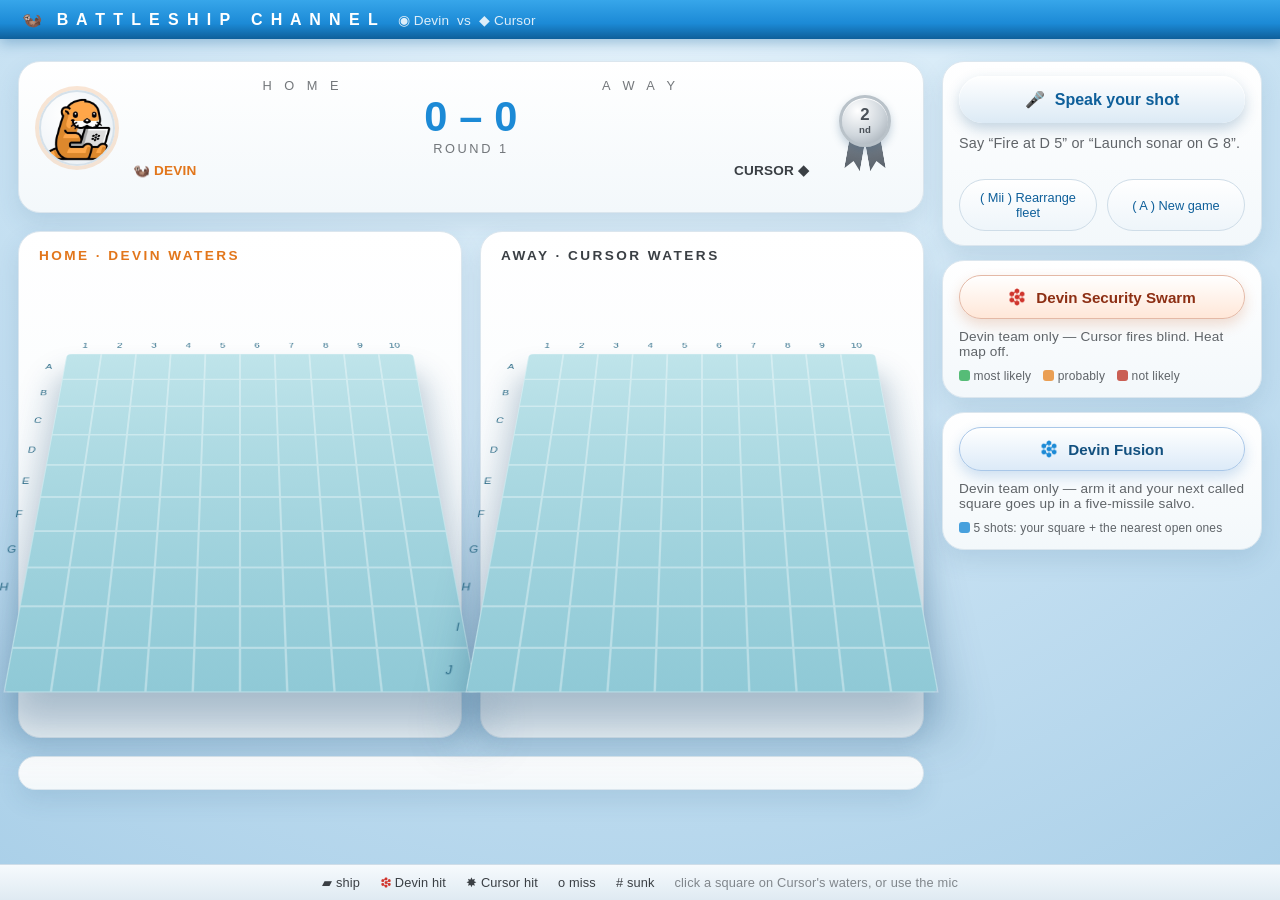
==== commit 50288fe4: "Scoreboard: otter for Devin, second-place ribbon for Cursor Co-Authored-By: Devin AI <158243242+devi" ====
--- a/battleship/static/index.html
+++ b/battleship/static/index.html
@@ -16,14 +16,17 @@
   <main class="console">
    <div class="play">
     <section class="card scoreboard">
-      <div class="mii mii-devin"><span>◕ ◕</span><small>ᵕ</small></div>
+      <div class="mii mii-devin"><img src="otter.png" alt="Devin otter"></div>
       <div class="score">
         <div class="teams"><span>H O M E</span><span>A W A Y</span></div>
         <div class="big" id="big-score">0 – 0</div>
         <div class="round">ROUND <span id="round">1</span></div>
         <div class="names"><span class="devin">🦦 DEVIN</span><span class="cursor">CURSOR ◆</span></div>
       </div>
-      <div class="mii mii-cursor"><span>● ●</span><small>─</small></div>
+      <div class="mii mii-cursor" title="Second place">
+        <i class="tail left"></i><i class="tail right"></i>
+        <span class="medal">2<sup>nd</sup></span>
+      </div>
       <div class="meters" id="meters"></div>
     </section>
 
--- a/battleship/static/style.css
+++ b/battleship/static/style.css
@@ -71,10 +71,35 @@
   border: 2px solid #d5e1ea;
   display: grid; place-content: center; text-align: center; line-height: 1.1;
 }
-.mii-devin { grid-area: miiL; box-shadow: 0 0 0 4px rgba(226, 118, 27, 0.18); }
-.mii-cursor { grid-area: miiR; box-shadow: 0 0 0 4px rgba(58, 63, 68, 0.15); }
+.mii-devin { grid-area: miiL; box-shadow: 0 0 0 4px rgba(226, 118, 27, 0.18); overflow: hidden; }
+.mii-devin img { width: 100%; height: 100%; object-fit: cover; }
 .mii span { font-size: 1.1rem; }
 .mii small { display: block; opacity: 0.7; }
+
+/* Cursor's consolation: a second-place ribbon where their Mii used to be. */
+.mii-cursor {
+  grid-area: miiR;
+  position: relative;
+  background: none; border: 0; box-shadow: none;
+}
+.mii-cursor .medal {
+  position: relative; z-index: 1;
+  width: 52px; height: 52px; border-radius: 50%;
+  display: grid; place-content: center;
+  font-size: 1.05rem; font-weight: 800; color: #4a5158;
+  background: radial-gradient(circle at 34% 28%, #fff, #cfd6dc 55%, #9aa4ad);
+  border: 3px solid #b9c2c9;
+  box-shadow: 0 4px 8px rgba(30, 80, 120, 0.25), inset 0 1px 0 #fff;
+  margin-top: -14px;
+}
+.mii-cursor .medal sup { font-size: 0.6rem; }
+.mii-cursor .tail {
+  position: absolute; top: 46px; width: 16px; height: 34px;
+  background: linear-gradient(180deg, #7f8790, #59616a);
+  clip-path: polygon(0 0, 100% 0, 100% 100%, 50% 74%, 0 100%);
+}
+.mii-cursor .tail.left { left: 20px; transform: rotate(10deg); }
+.mii-cursor .tail.right { right: 20px; transform: rotate(-10deg); }
 .score { grid-area: score; text-align: center; }
 .teams { display: flex; justify-content: space-around; font-size: 0.8rem; letter-spacing: 0.35em; opacity: 0.7; }
 .big { font-size: 2.6rem; font-weight: 700; color: var(--wii-blue); }
@@ -105,7 +130,9 @@
   display: grid;
   grid-template-columns: repeat(10, var(--cell));
   grid-template-rows: repeat(10, var(--cell));
-  transform: rotateX(52deg) rotateZ(0deg);
+  /* Shallower than a true 3/4 view on purpose: every degree of tilt squashes
+     the squares vertically and makes them harder to hit. */
+  transform: rotateX(44deg) rotateZ(0deg);
   transform-style: preserve-3d;
   background: linear-gradient(180deg, var(--sea), var(--sea-deep));
   border-radius: 6px;
@@ -121,7 +148,13 @@
   color: #2a6a86;
 }
 .grid.target .cell { cursor: crosshair; }
-.grid.target .cell:hover { background: rgba(255, 255, 255, 0.35); }
+.grid.target .cell:hover {
+  background: rgba(255, 255, 255, 0.55);
+  box-shadow: inset 0 0 0 2px var(--orange);
+}
+.grid.target .cell:active { background: rgba(226, 118, 27, 0.45); }
+/* Nothing on top of a square may eat the press meant for it. */
+.grid .odds, .grid .ship, .grid .marker { pointer-events: none; }
 /* Markers sit flat on the water: any translateZ would shift them off their own
    square under the board's rotateX. */
 .cell.miss::after { content: "o"; color: #1a6fa8; font-weight: 700; }
@@ -155,15 +188,20 @@
   transform-style: preserve-3d;
   pointer-events: none;
 }
+/* Surface warship, not a submarine: a raked bow cut into the plan view and a
+   flat transom stern. */
 .ship .hull {
   position: absolute;
-  inset: 12%;
-  border-radius: 40% 12% 12% 40% / 50% 50% 50% 50%;
+  inset: 10%;
+  border-radius: 3px;
+  clip-path: polygon(0 50%, 13% 4%, 97% 8%, 100% 50%, 97% 92%, 13% 96%);
   background: linear-gradient(180deg, var(--steel-lit), var(--steel) 55%, var(--steel-dark));
   box-shadow: 0 10px 14px rgba(15, 50, 80, 0.45), inset 0 2px 0 rgba(255,255,255,0.5);
   transform: translateZ(10px);
 }
-.ship.vertical .hull { border-radius: 50% 50% 12% 12% / 40% 40% 12% 12%; }
+.ship.vertical .hull {
+  clip-path: polygon(50% 0, 96% 13%, 92% 97%, 50% 100%, 8% 97%, 4% 13%);
+}
 .ship .deck {
   position: absolute;
   background: linear-gradient(180deg, #e2e7ea, var(--steel-lit));
@@ -171,12 +209,50 @@
   box-shadow: 0 6px 8px rgba(15, 50, 80, 0.35);
   transform: translateZ(22px);
 }
+/* Superstructure block the funnel sits on. */
+.ship .bridge {
+  position: absolute;
+  width: 22px; height: 9px; border-radius: 2px;
+  background: linear-gradient(180deg, #eef2f4, #b6bec4);
+  box-shadow: 0 5px 7px rgba(15, 50, 80, 0.35), inset 0 1px 0 #fff;
+  transform: translateZ(28px);
+}
+.ship.vertical .bridge { width: 10px; height: 22px; }
+.ship.cursor .bridge { background: linear-gradient(180deg, #a9a396, #787063); }
+/* Main battery: a barbette with a barrel trained down the ship's axis. */
+.ship .turret {
+  position: absolute;
+  width: 14px; height: 13px; border-radius: 5px;
+  background: linear-gradient(180deg, #c3cace, #798087 70%, #5a6167);
+  box-shadow: 0 4px 6px rgba(15, 50, 80, 0.4), inset 0 1px 0 rgba(255,255,255,0.6);
+  transform: translateZ(24px);
+}
+.ship .barrel {
+  position: absolute; left: 50%; top: 50%;
+  width: 16px; height: 3px; border-radius: 2px;
+  background: linear-gradient(90deg, #6f767c, #3b4145);
+  transform: translate(0, -4px);
+}
+.ship .barrel.two { transform: translate(0, 1px); }
+.ship .turret.fore .barrel { transform: translate(-16px, -4px); }
+.ship .turret.fore .barrel.two { transform: translate(-16px, 1px); }
+.ship.vertical .barrel { width: 3px; height: 16px; transform: translate(-4px, 0); }
+.ship.vertical .barrel.two { transform: translate(1px, 0); }
+.ship.vertical .turret.fore .barrel { transform: translate(-4px, -16px); }
+.ship.vertical .turret.fore .barrel.two { transform: translate(1px, -16px); }
+.ship.cursor .turret { background: linear-gradient(180deg, #b5ab9b, #7d7466 70%, #564f45); }
 .ship .funnel {
   position: absolute;
   width: 10px; height: 10px; border-radius: 3px;
   background: linear-gradient(180deg, #9aa1a8, #6a7178);
-  transform: translateZ(34px);
+  transform: translateZ(38px);
   box-shadow: 0 4px 6px rgba(15, 50, 80, 0.4);
+}
+/* Lattice mast above the bridge. */
+.ship .funnel::before {
+  content: ""; position: absolute; left: 4px; top: -9px;
+  width: 2px; height: 10px; background: #6a7178;
+  box-shadow: -3px 4px 0 -0.5px #6a7178, 3px 4px 0 -0.5px #6a7178;
 }
 .ship .badge {
   position: absolute;
@@ -288,6 +364,21 @@
 .boom.logo { width: 30px; height: 30px; background-color: #d0342c; }
 .ship .pip .logo { display: block; width: 20px; height: 20px; background-color: #d0342c; }
 .ship.devin .badge .logo { display: block; width: 14px; height: 14px; }
+/* Cursor's own mark: on the hull amidships, and stamped on every square Devin
+   lands a direct hit on. */
+.cube {
+  display: block;
+  background-color: #23231f;
+  -webkit-mask: url("cursor-cube.png") center / contain no-repeat;
+  mask: url("cursor-cube.png") center / contain no-repeat;
+}
+.ship.cursor .badge .cube { width: 14px; height: 15px; }
+.ship .pip .cube.struck {
+  width: 22px; height: 24px;
+  background-color: #d0342c;
+  filter: drop-shadow(0 0 5px rgba(255, 90, 40, 0.85));
+}
+.ship.sunk .pip .cube.struck { background-color: #b9beC2; filter: none; }
 .logo.swatch { display: inline-block; width: 11px; height: 11px; background-color: #d0342c; vertical-align: -1px; }
 .missile.cursor { color: #111; text-shadow: 0 0 8px rgba(0,0,0,0.5); }
 .smoke { color: #7d878f; animation: fade 900ms ease-out forwards; }
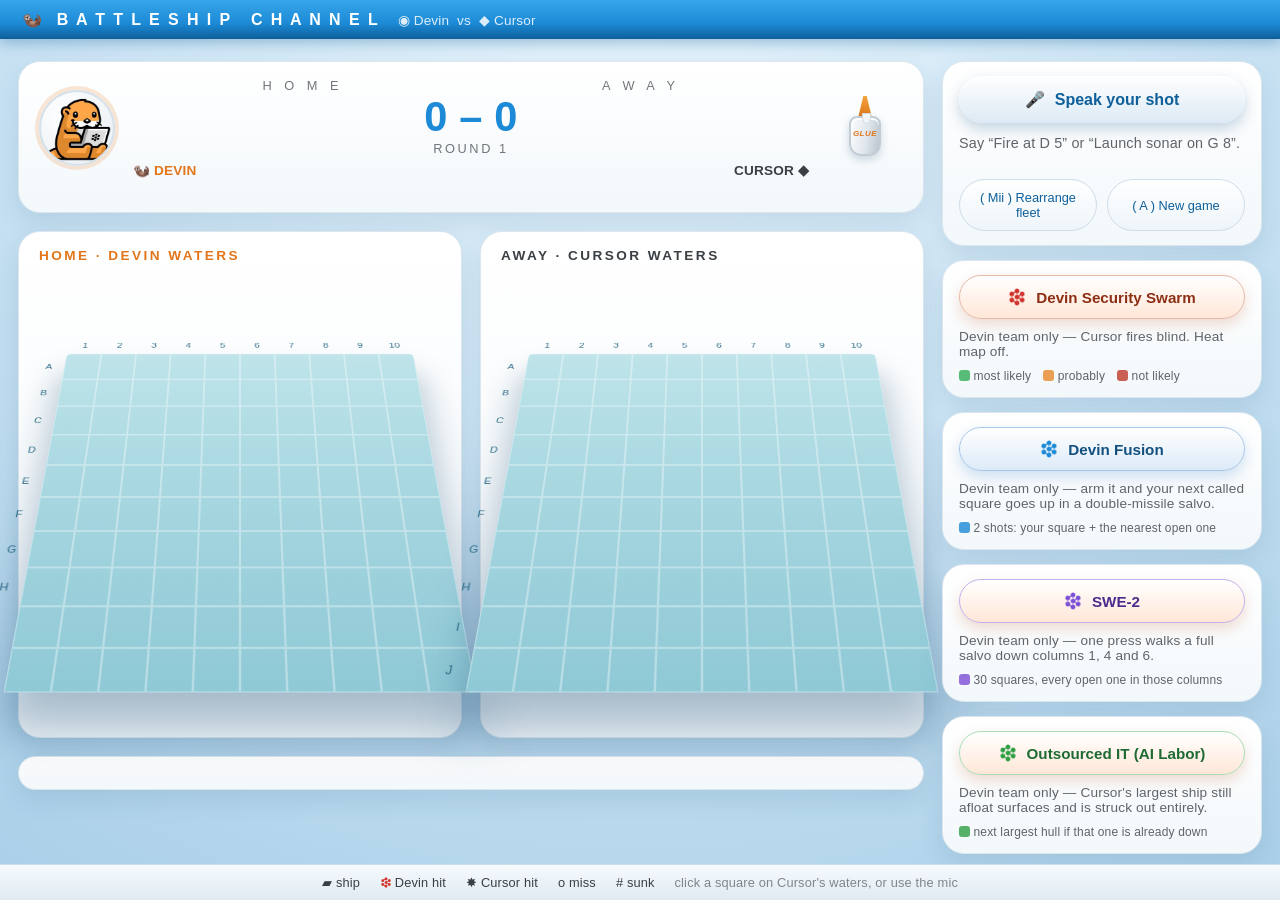
==== commit 7f7eb171: "Swap Cursor's ribbon for glue, halve Fusion, add SWE-2 and Outsourced IT Co-Authored-By: Devin AI <1" ====
--- a/battleship/static/index.html
+++ b/battleship/static/index.html
@@ -23,9 +23,8 @@
         <div class="round">ROUND <span id="round">1</span></div>
         <div class="names"><span class="devin">🦦 DEVIN</span><span class="cursor">CURSOR ◆</span></div>
       </div>
-      <div class="mii mii-cursor" title="Second place">
-        <i class="tail left"></i><i class="tail right"></i>
-        <span class="medal">2<sup>nd</sup></span>
+      <div class="mii mii-cursor" title="Cursor: glued together" aria-label="Glue">
+        <i class="glue-cap"></i><i class="glue-body"></i><i class="glue-drip"></i>
       </div>
       <div class="meters" id="meters"></div>
     </section>
@@ -78,14 +77,40 @@
 
     <section class="card swarm-bar fusion-bar">
       <button id="fusion" class="swarm-btn fusion-btn" aria-pressed="false"
-              title="Devin-only: one call, five missiles">
+              title="Devin-only: one call, two missiles">
         <span class="logo swarm-mark"></span><span>Devin Fusion</span>
       </button>
       <div class="swarm-note" id="fusion-note">
-        Devin team only — arm it and your next called square goes up in a five-missile salvo.
+        Devin team only — arm it and your next called square goes up in a double-missile salvo.
       </div>
       <div class="swarm-key fusion-key">
-        <span><i class="chip fusion-chip"></i> 5 shots: your square + the nearest open ones</span>
+        <span><i class="chip fusion-chip"></i> 2 shots: your square + the nearest open one</span>
+      </div>
+    </section>
+
+    <section class="card swarm-bar swe2-bar">
+      <button id="swe2" class="swarm-btn swe2-btn"
+              title="Devin-only: sweep columns 1, 4 and 6 end to end">
+        <span class="logo swarm-mark"></span><span>SWE-2</span>
+      </button>
+      <div class="swarm-note" id="swe2-note">
+        Devin team only — one press walks a full salvo down columns 1, 4 and 6.
+      </div>
+      <div class="swarm-key fusion-key">
+        <span><i class="chip swe2-chip"></i> 30 squares, every open one in those columns</span>
+      </div>
+    </section>
+
+    <section class="card swarm-bar outsource-bar">
+      <button id="outsource" class="swarm-btn outsource-btn"
+              title="Devin-only: Cursor's largest hull surfaces and goes down">
+        <span class="logo swarm-mark"></span><span>Outsourced IT (AI Labor)</span>
+      </button>
+      <div class="swarm-note" id="outsource-note">
+        Devin team only — Cursor's largest ship still afloat surfaces and is struck out entirely.
+      </div>
+      <div class="swarm-key fusion-key">
+        <span><i class="chip outsource-chip"></i> next largest hull if that one is already down</span>
       </div>
     </section>
    </aside>
--- a/battleship/static/style.css
+++ b/battleship/static/style.css
@@ -76,30 +76,37 @@
 .mii span { font-size: 1.1rem; }
 .mii small { display: block; opacity: 0.7; }
 
-/* Cursor's consolation: a second-place ribbon where their Mii used to be. */
+/* Cursor's crest: a bottle of glue. */
 .mii-cursor {
   grid-area: miiR;
   position: relative;
   background: none; border: 0; box-shadow: none;
 }
-.mii-cursor .medal {
-  position: relative; z-index: 1;
-  width: 52px; height: 52px; border-radius: 50%;
-  display: grid; place-content: center;
-  font-size: 1.05rem; font-weight: 800; color: #4a5158;
-  background: radial-gradient(circle at 34% 28%, #fff, #cfd6dc 55%, #9aa4ad);
-  border: 3px solid #b9c2c9;
-  box-shadow: 0 4px 8px rgba(30, 80, 120, 0.25), inset 0 1px 0 #fff;
-  margin-top: -14px;
-}
-.mii-cursor .medal sup { font-size: 0.6rem; }
-.mii-cursor .tail {
-  position: absolute; top: 46px; width: 16px; height: 34px;
-  background: linear-gradient(180deg, #7f8790, #59616a);
-  clip-path: polygon(0 0, 100% 0, 100% 100%, 50% 74%, 0 100%);
-}
-.mii-cursor .tail.left { left: 20px; transform: rotate(10deg); }
-.mii-cursor .tail.right { right: 20px; transform: rotate(-10deg); }
+.mii-cursor .glue-body {
+  position: absolute; left: 22px; top: 26px;
+  width: 32px; height: 40px; border-radius: 8px 8px 12px 12px;
+  background: linear-gradient(100deg, #fdfdfd, #dfe6ec 55%, #b9c4cd);
+  border: 2px solid #c3ccd4;
+  box-shadow: inset 0 2px 0 #fff, 0 4px 8px rgba(30, 80, 120, 0.2);
+}
+.mii-cursor .glue-body::after {
+  content: "GLUE";
+  position: absolute; left: 0; right: 0; top: 12px;
+  text-align: center; font-size: 0.5rem; font-weight: 800;
+  letter-spacing: 0.06em; color: #e2761b;
+}
+.mii-cursor .glue-cap {
+  position: absolute; left: 31px; top: 6px;
+  width: 14px; height: 22px;
+  background: linear-gradient(180deg, #f6a23c, #d9761a);
+  clip-path: polygon(38% 0, 62% 0, 100% 100%, 0 100%);
+  border-radius: 3px;
+}
+.mii-cursor .glue-drip {
+  position: absolute; left: 36px; top: 24px;
+  width: 7px; height: 9px; border-radius: 0 0 50% 50% / 0 0 70% 70%;
+  background: #f3f6f8; box-shadow: 0 0 0 1px #d3dbe1;
+}
 .score { grid-area: score; text-align: center; }
 .teams { display: flex; justify-content: space-around; font-size: 0.8rem; letter-spacing: 0.35em; opacity: 0.7; }
 .big { font-size: 2.6rem; font-weight: 700; color: var(--wii-blue); }
@@ -491,6 +498,14 @@
 }
 
 .chip.fusion-chip { background: #1c8ad6; }
+.chip.swe2-chip { background: #7b4fd6; }
+.chip.outsource-chip { background: #2f9e44; }
+
+.swe2-btn { border-color: #c3b0ea; color: #4a2c8f; }
+.swe2-btn .swarm-mark { background-color: #7b4fd6; }
+.outsource-btn { border-color: #a9dcb6; color: #1d6b32; }
+.outsource-btn .swarm-mark { background-color: #2f9e44; }
+.swarm-btn[disabled] { opacity: 0.55; cursor: not-allowed; }
 
 .log ul { list-style: none; margin: 0; padding: 0; display: grid; gap: 4px; font-size: 0.85rem; }
 .log li { opacity: 0.85; }
